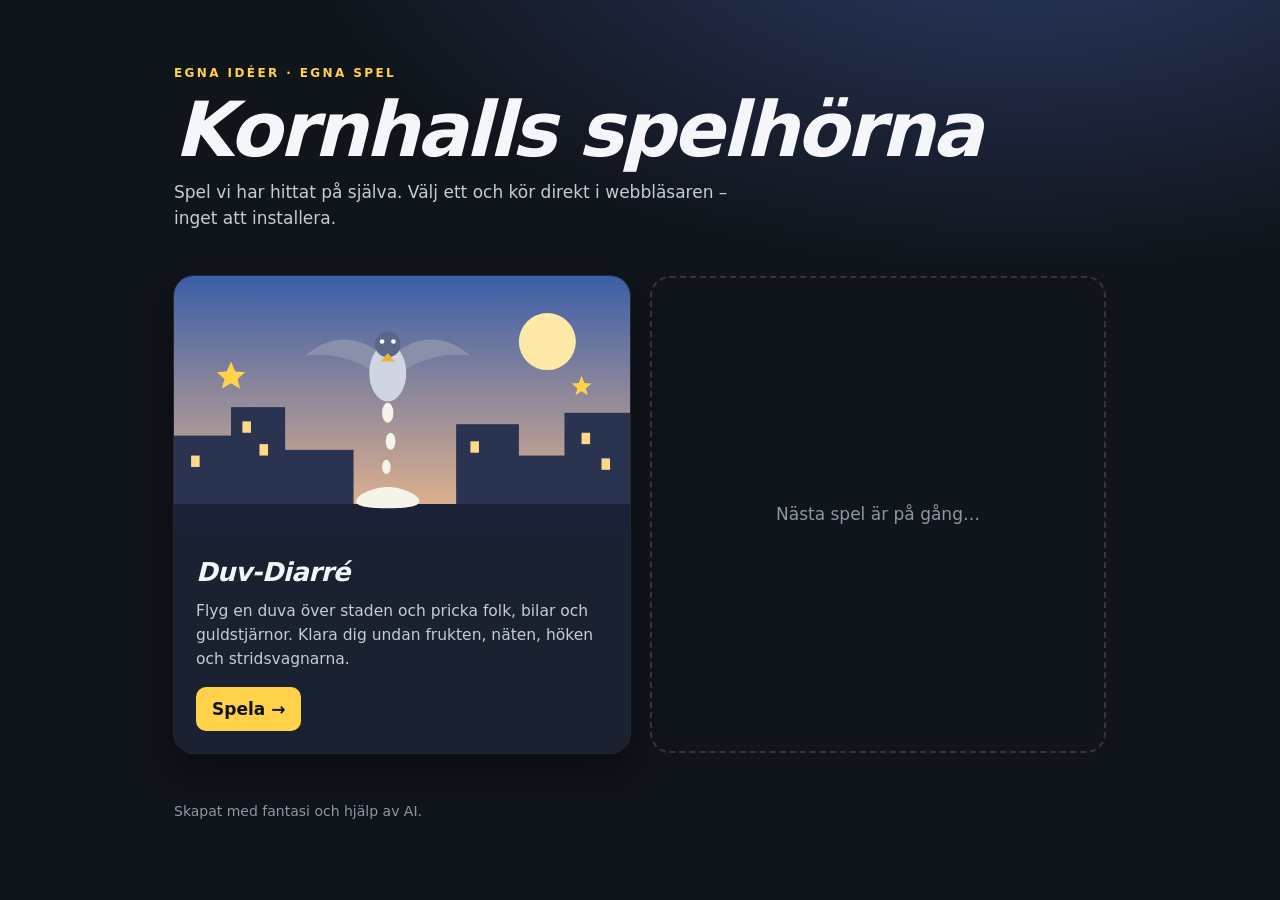
==== index.html @ 073aeee7 "Duv-Diarré: köande trafik, ingen mat, fasta träd, tufsigare duva, ny hök, nät som vetter mot duvan -" ====
<!doctype html>
<html lang="sv">
<head>
  <meta charset="utf-8">
  <meta name="viewport" content="width=device-width, initial-scale=1">
  <meta name="theme-color" content="#10141b">
  <title>Kornhalls spelhörna</title>
  <link rel="icon" type="image/svg+xml" href="./favicon.svg">
  <style>
    * { box-sizing: border-box; }
    body { margin: 0; min-height: 100vh; background: radial-gradient(1200px 600px at 80% -10%, #2b3a63 0%, transparent 60%), #10141b; color: #f4f6fa; font: 17px/1.55 system-ui, -apple-system, "Segoe UI", Roboto, sans-serif; }
    main { width: min(980px, 100%); margin: auto; padding: 64px 24px 40px; }
    .label { color: #ffd24a; font-size: 12px; font-weight: 800; letter-spacing: .2em; text-transform: uppercase; }
    h1 { margin: 10px 0 12px; font-size: clamp(42px, 8vw, 76px); font-weight: 900; font-style: italic; line-height: .98; letter-spacing: -.035em; }
    .intro { max-width: 34em; margin: 0 0 44px; color: #c4ccd8; }
    #games { display: grid; grid-template-columns: repeat(auto-fit, minmax(min(100%, 300px), 1fr)); gap: 20px; }
    .card { display: flex; flex-direction: column; overflow: hidden; border-radius: 20px; background: #1a2130; box-shadow: 0 0 0 1px #ffffff1a, 0 18px 40px #0006; color: inherit; text-decoration: none; transition: transform .15s, box-shadow .15s; }
    a.card:hover { transform: translateY(-4px); box-shadow: 0 0 0 2px #ffd24a, 0 24px 50px #0008; }
    a.card:focus-visible { outline: 3px solid #ffd24a; outline-offset: 4px; }
    .art { display: block; width: 100%; aspect-ratio: 16 / 9; }
    .body { padding: 20px 22px 22px; }
    h2 { margin: 0 0 6px; font-size: 26px; font-weight: 900; font-style: italic; letter-spacing: -.02em; }
    .card p { margin: 0; color: #c4ccd8; font-size: 15.5px; }
    .play { display: inline-block; margin-top: 16px; padding: 9px 16px; border-radius: 10px; background: #ffd24a; color: #10141b; font-weight: 900; }
    .soon { display: grid; place-items: center; min-height: 220px; border: 2px dashed #ffffff26; border-radius: 20px; color: #8d97a5; text-align: center; padding: 24px; }
    footer { margin-top: 48px; color: #8d97a5; font-size: 14px; }
  </style>
</head>
<body>
  <main>
    <div class="label">Egna idéer · egna spel</div>
    <h1>Kornhalls spelhörna</h1>
    <p class="intro">Spel vi har hittat på själva. Välj ett och kör direkt i webbläsaren – inget att installera.</p>
    <section id="games" aria-label="Alla spel"></section>
    <footer>Skapat med fantasi och hjälp av AI.</footer>
  </main>
  <script>
    // Lägg nya spel i egna mappar och lägg till dem här. "art" är en liten SVG-bild till kortet.
    const games = [
      { title: 'Duv-Diarré', url: './fagelbajs/',
        description: 'Flyg en duva över staden och pricka folk, bilar och guldstjärnor. Klara dig undan frukten, näten, höken och stridsvagnarna.',
        art: `<svg class="art" viewBox="0 0 320 180" xmlns="http://www.w3.org/2000/svg">
          <defs><linearGradient id="sky" x1="0" y1="0" x2="0" y2="1"><stop offset="0" stop-color="#3b5ea8"/><stop offset="1" stop-color="#f0b98a"/></linearGradient></defs>
          <rect width="320" height="180" fill="url(#sky)"/>
          <circle cx="262" cy="46" r="20" fill="#ffe9a8"/>
          <g fill="#2a3350"><rect x="0" y="112" width="46" height="68"/><rect x="40" y="92" width="38" height="88"/><rect x="74" y="122" width="52" height="58"/><rect x="198" y="104" width="44" height="76"/><rect x="238" y="126" width="40" height="54"/><rect x="274" y="96" width="46" height="84"/></g>
          <g fill="#ffd98a"><rect x="48" y="102" width="6" height="8"/><rect x="60" y="118" width="6" height="8"/><rect x="208" y="116" width="6" height="8"/><rect x="286" y="110" width="6" height="8"/><rect x="300" y="128" width="6" height="8"/><rect x="12" y="126" width="6" height="8"/></g>
          <rect x="0" y="160" width="320" height="20" fill="#1b2136"/>
          <g transform="translate(150 62)">
            <path d="M-58 -6 Q-30 -30 0 -4 Q30 -30 58 -6 Q30 -10 6 8 L-6 8 Q-30 -10 -58 -6Z" fill="#8792aa"/>
            <ellipse cx="0" cy="6" rx="13" ry="20" fill="#cfd6e2"/><circle cx="0" cy="-14" r="9" fill="#5b6788"/>
            <path d="M0 -8 l5 6 h-10z" fill="#e8b830"/><circle cx="-4" cy="-16" r="1.6" fill="#fff"/><circle cx="4" cy="-16" r="1.6" fill="#fff"/>
          </g>
          <g fill="#f6f3e8"><ellipse cx="150" cy="96" rx="4" ry="7"/><ellipse cx="152" cy="116" rx="3.4" ry="6"/><ellipse cx="149" cy="134" rx="3" ry="5"/>
            <path d="M150 148c8 0 20 4 22 9s-10 6-22 6-24-1-22-6 14-9 22-9z"/></g>
          <g fill="#ffd24a"><path d="M40 60l3 7 7 .6-5.4 4.6 1.8 7-6.4-4-6.4 4 1.8-7L30 67.600l7-.6z"/><path d="M286 70l2 5 5 .4-4 3.300 1.300 5-4.300-2.800-4.300 2.800 1.300-5-4-3.300 5-.4z"/></g>
        </svg>` }
    ];
    const list = document.querySelector('#games');
    for (const game of games) {
      const card = document.createElement('a');
      card.className = 'card';
      card.href = game.url;
      card.innerHTML = game.art;
      const body = document.createElement('div');
      body.className = 'body';
      const title = document.createElement('h2');
      title.textContent = game.title;
      const description = document.createElement('p');
      description.textContent = game.description;
      const play = document.createElement('span');
      play.className = 'play';
      play.textContent = 'Spela →';
      body.append(title, description, play);
      card.append(body);
      list.append(card);
    }
    const soon = document.createElement('div');
    soon.className = 'soon';
    soon.textContent = 'Nästa spel är på gång…';
    list.append(soon);
  </script>
</body>
</html>
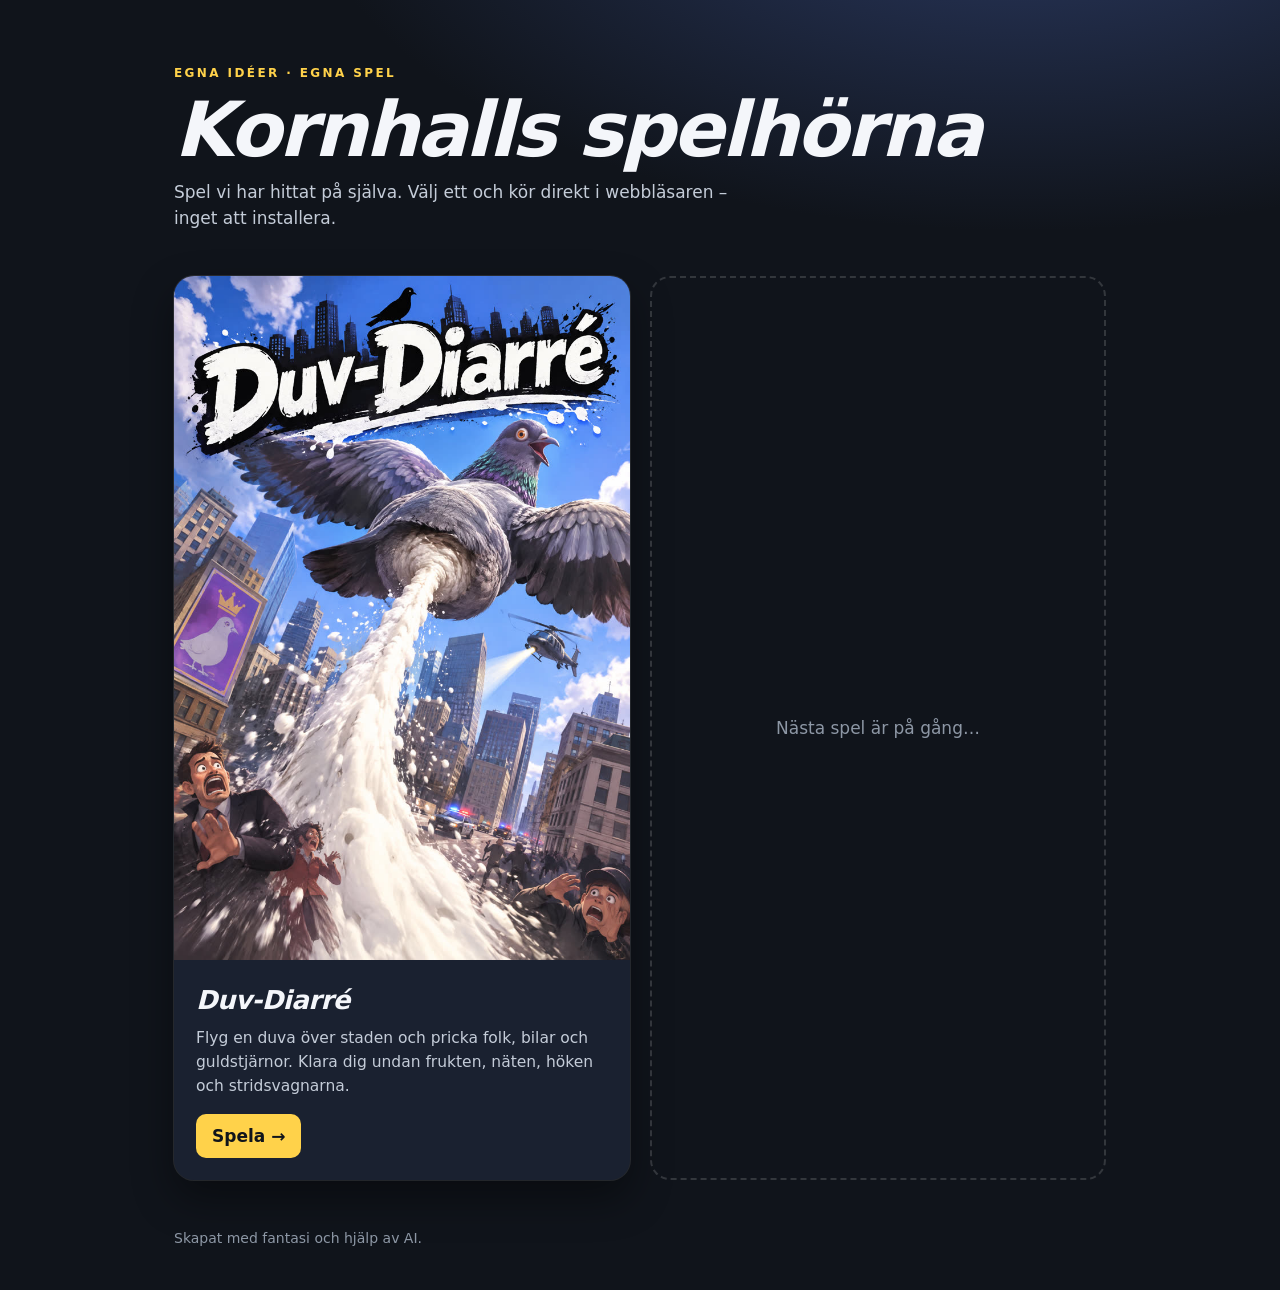
==== commit 9eb8b861: "Affisch på startsidan, nya splatt-, kanon- och träffljud, fjädrar som singlar ner som löv Co-Authore" ====
--- a/index.html
+++ b/index.html
@@ -18,6 +18,7 @@
     a.card:hover { transform: translateY(-4px); box-shadow: 0 0 0 2px #ffd24a, 0 24px 50px #0008; }
     a.card:focus-visible { outline: 3px solid #ffd24a; outline-offset: 4px; }
     .art { display: block; width: 100%; aspect-ratio: 16 / 9; }
+    .art.poster { aspect-ratio: 2 / 3; object-fit: cover; object-position: top; }
     .body { padding: 20px 22px 22px; }
     h2 { margin: 0 0 6px; font-size: 26px; font-weight: 900; font-style: italic; letter-spacing: -.02em; }
     .card p { margin: 0; color: #c4ccd8; font-size: 15.5px; }
@@ -35,33 +36,22 @@
     <footer>Skapat med fantasi och hjälp av AI.</footer>
   </main>
   <script>
-    // Lägg nya spel i egna mappar och lägg till dem här. "art" är en liten SVG-bild till kortet.
+    // Lägg nya spel i egna mappar och lägg till dem här. "poster" är en bild till kortet, "art" en liten SVG om bild saknas.
     const games = [
       { title: 'Duv-Diarré', url: './fagelbajs/',
         description: 'Flyg en duva över staden och pricka folk, bilar och guldstjärnor. Klara dig undan frukten, näten, höken och stridsvagnarna.',
-        art: `<svg class="art" viewBox="0 0 320 180" xmlns="http://www.w3.org/2000/svg">
-          <defs><linearGradient id="sky" x1="0" y1="0" x2="0" y2="1"><stop offset="0" stop-color="#3b5ea8"/><stop offset="1" stop-color="#f0b98a"/></linearGradient></defs>
-          <rect width="320" height="180" fill="url(#sky)"/>
-          <circle cx="262" cy="46" r="20" fill="#ffe9a8"/>
-          <g fill="#2a3350"><rect x="0" y="112" width="46" height="68"/><rect x="40" y="92" width="38" height="88"/><rect x="74" y="122" width="52" height="58"/><rect x="198" y="104" width="44" height="76"/><rect x="238" y="126" width="40" height="54"/><rect x="274" y="96" width="46" height="84"/></g>
-          <g fill="#ffd98a"><rect x="48" y="102" width="6" height="8"/><rect x="60" y="118" width="6" height="8"/><rect x="208" y="116" width="6" height="8"/><rect x="286" y="110" width="6" height="8"/><rect x="300" y="128" width="6" height="8"/><rect x="12" y="126" width="6" height="8"/></g>
-          <rect x="0" y="160" width="320" height="20" fill="#1b2136"/>
-          <g transform="translate(150 62)">
-            <path d="M-58 -6 Q-30 -30 0 -4 Q30 -30 58 -6 Q30 -10 6 8 L-6 8 Q-30 -10 -58 -6Z" fill="#8792aa"/>
-            <ellipse cx="0" cy="6" rx="13" ry="20" fill="#cfd6e2"/><circle cx="0" cy="-14" r="9" fill="#5b6788"/>
-            <path d="M0 -8 l5 6 h-10z" fill="#e8b830"/><circle cx="-4" cy="-16" r="1.6" fill="#fff"/><circle cx="4" cy="-16" r="1.6" fill="#fff"/>
-          </g>
-          <g fill="#f6f3e8"><ellipse cx="150" cy="96" rx="4" ry="7"/><ellipse cx="152" cy="116" rx="3.4" ry="6"/><ellipse cx="149" cy="134" rx="3" ry="5"/>
-            <path d="M150 148c8 0 20 4 22 9s-10 6-22 6-24-1-22-6 14-9 22-9z"/></g>
-          <g fill="#ffd24a"><path d="M40 60l3 7 7 .6-5.4 4.6 1.8 7-6.4-4-6.4 4 1.8-7L30 67.600l7-.6z"/><path d="M286 70l2 5 5 .4-4 3.300 1.300 5-4.300-2.800-4.300 2.800 1.300-5-4-3.300 5-.4z"/></g>
-        </svg>` }
+        poster: './fagelbajs/poster.jpg' }
     ];
     const list = document.querySelector('#games');
     for (const game of games) {
       const card = document.createElement('a');
       card.className = 'card';
       card.href = game.url;
-      card.innerHTML = game.art;
+      if (game.poster) {
+        const img = document.createElement('img');
+        img.className = 'art poster'; img.src = game.poster; img.alt = game.title + ' – affisch'; img.loading = 'lazy';
+        card.append(img);
+      } else card.innerHTML = game.art;
       const body = document.createElement('div');
       body.className = 'body';
       const title = document.createElement('h2');
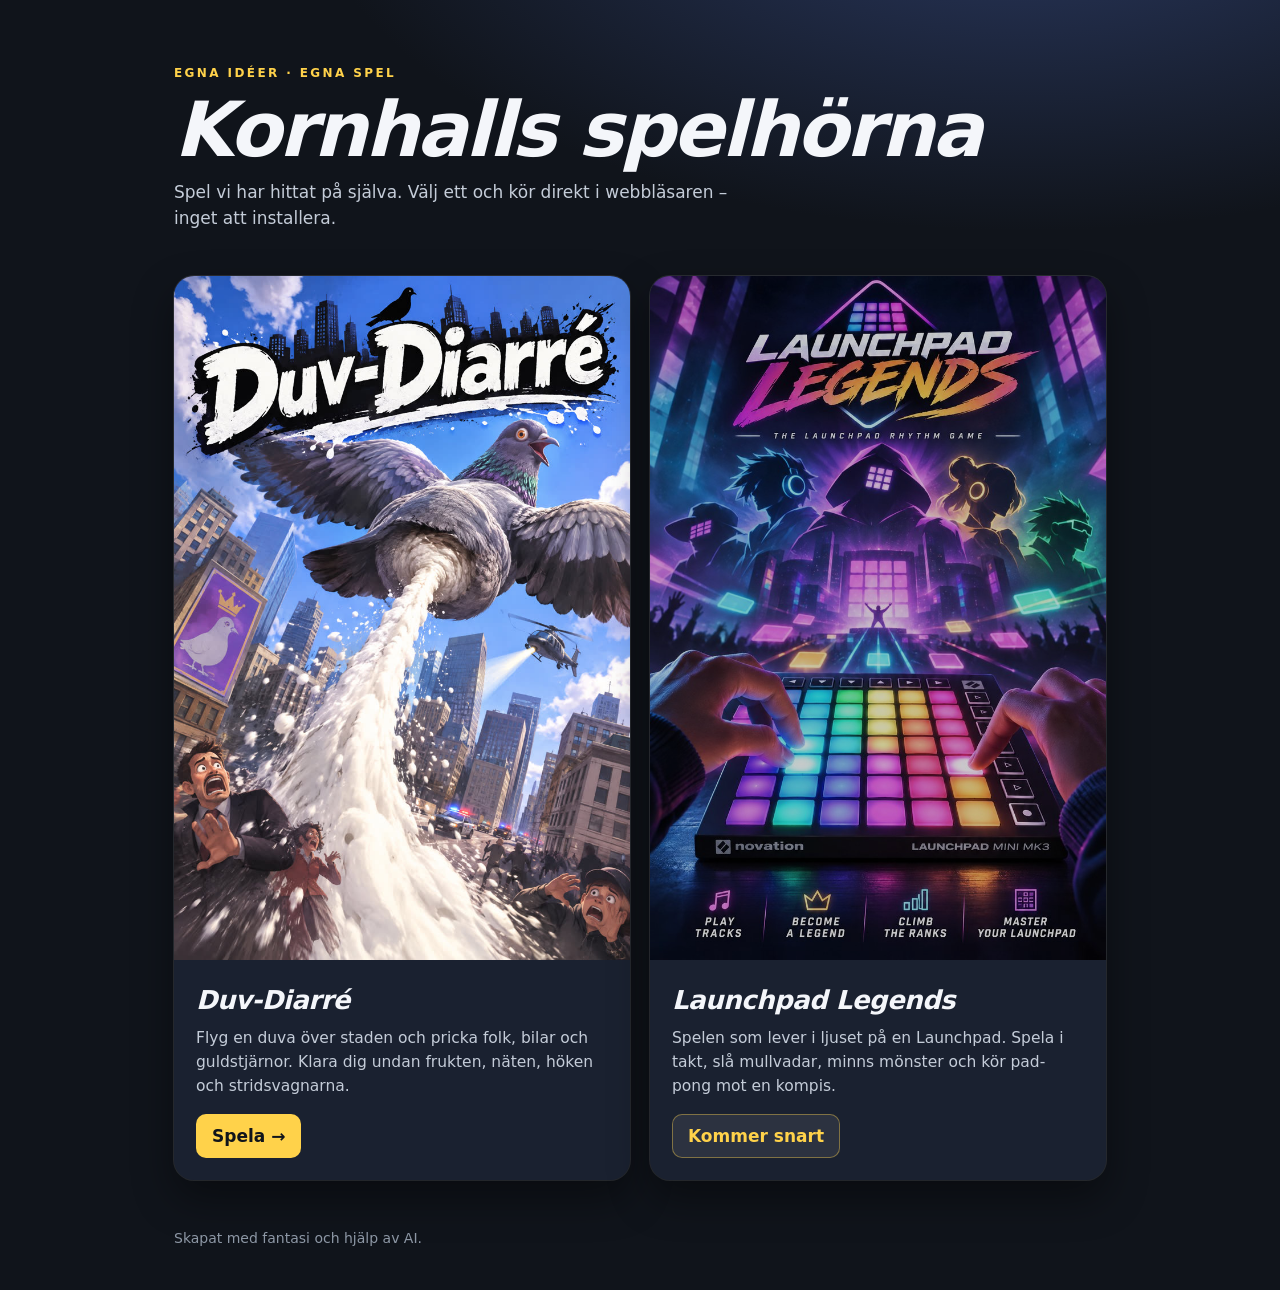
==== commit bf5d93f4: "Launchpad Legends: nytt spel för Launchpad Mini MK3 (kommer snart) Menyn på plattan med fyra småspel" ====
--- a/index.html
+++ b/index.html
@@ -23,6 +23,9 @@
     h2 { margin: 0 0 6px; font-size: 26px; font-weight: 900; font-style: italic; letter-spacing: -.02em; }
     .card p { margin: 0; color: #c4ccd8; font-size: 15.5px; }
     .play { display: inline-block; margin-top: 16px; padding: 9px 16px; border-radius: 10px; background: #ffd24a; color: #10141b; font-weight: 900; }
+    .card.later { cursor: default; }
+    .card.later .art { filter: saturate(.85) brightness(.8); }
+    .badge { display: inline-block; margin-top: 16px; padding: 9px 16px; border-radius: 10px; background: #ffffff14; color: #ffd24a; font-weight: 900; box-shadow: inset 0 0 0 1px #ffd24a66; }
     .soon { display: grid; place-items: center; min-height: 220px; border: 2px dashed #ffffff26; border-radius: 20px; color: #8d97a5; text-align: center; padding: 24px; }
     footer { margin-top: 48px; color: #8d97a5; font-size: 14px; }
   </style>
@@ -37,16 +40,22 @@
   </main>
   <script>
     // Lägg nya spel i egna mappar och lägg till dem här. "poster" är en bild till kortet, "art" en liten SVG om bild saknas.
+    // "soon: true" visar kortet som Kommer snart och går inte att klicka på. Med ?test=1 i adressen går det ändå att öppna.
+    const testing = new URLSearchParams(location.search).has('test');
     const games = [
       { title: 'Duv-Diarré', url: './fagelbajs/',
         description: 'Flyg en duva över staden och pricka folk, bilar och guldstjärnor. Klara dig undan frukten, näten, höken och stridsvagnarna.',
-        poster: './fagelbajs/poster.jpg' }
+        poster: './fagelbajs/poster.jpg' },
+      { title: 'Launchpad Legends', url: './launchpad/', soon: true,
+        description: 'Spelen som lever i ljuset på en Launchpad. Spela i takt, slå mullvadar, minns mönster och kör pad-pong mot en kompis.',
+        poster: './launchpad/poster.jpg' }
     ];
     const list = document.querySelector('#games');
     for (const game of games) {
-      const card = document.createElement('a');
-      card.className = 'card';
-      card.href = game.url;
+      const locked = game.soon && !testing;
+      const card = document.createElement(locked ? 'div' : 'a');
+      card.className = locked ? 'card later' : 'card';
+      if (!locked) card.href = game.url;
       if (game.poster) {
         const img = document.createElement('img');
         img.className = 'art poster'; img.src = game.poster; img.alt = game.title + ' – affisch'; img.loading = 'lazy';
@@ -59,16 +68,12 @@
       const description = document.createElement('p');
       description.textContent = game.description;
       const play = document.createElement('span');
-      play.className = 'play';
-      play.textContent = 'Spela →';
+      play.className = locked ? 'badge' : 'play';
+      play.textContent = locked ? 'Kommer snart' : game.soon ? 'Testa (dold) →' : 'Spela →';
       body.append(title, description, play);
       card.append(body);
       list.append(card);
     }
-    const soon = document.createElement('div');
-    soon.className = 'soon';
-    soon.textContent = 'Nästa spel är på gång…';
-    list.append(soon);
   </script>
 </body>
 </html>
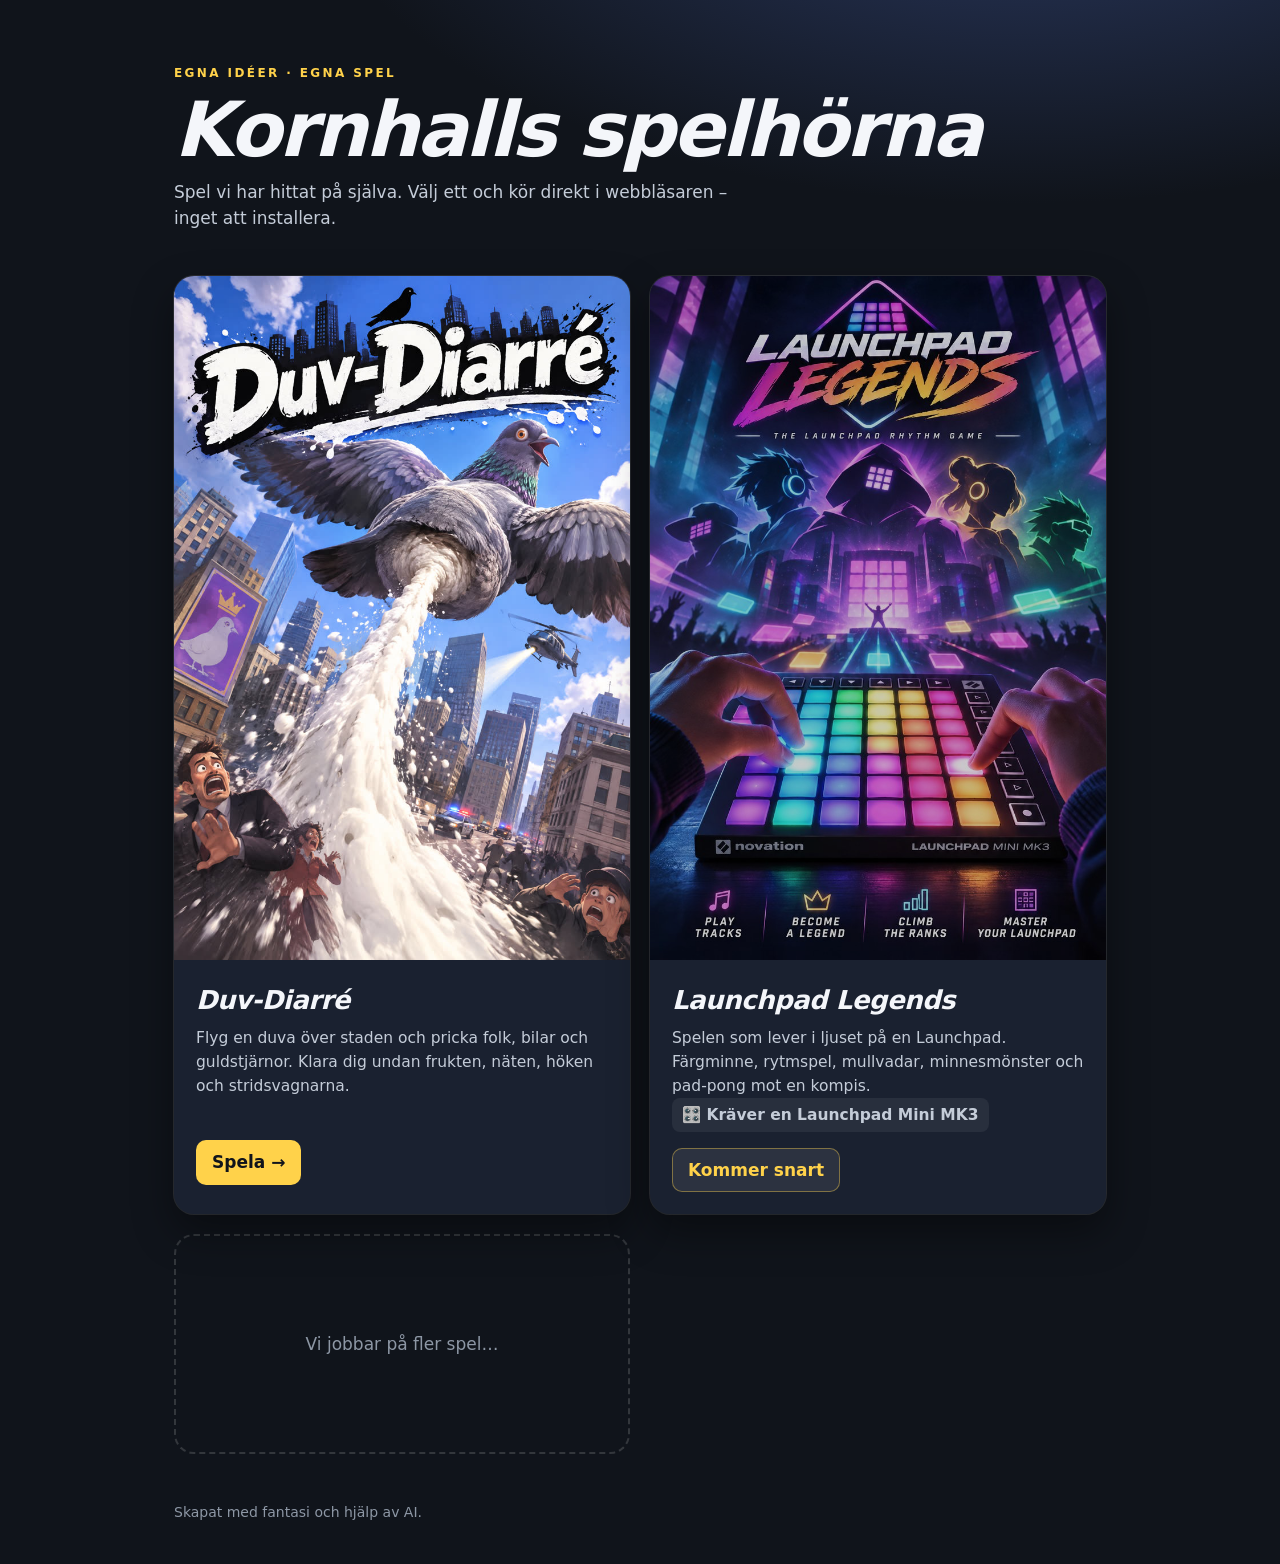
==== commit bc3ef9d7: "Launchpad Legends: Färgminne, ny meny, Mullvad-intro; startsidan: kräver Launchpad, fler spel på gån" ====
--- a/index.html
+++ b/index.html
@@ -26,6 +26,9 @@
     .card.later { cursor: default; }
     .card.later .art { filter: saturate(.85) brightness(.8); }
     .badge { display: inline-block; margin-top: 16px; padding: 9px 16px; border-radius: 10px; background: #ffffff14; color: #ffd24a; font-weight: 900; box-shadow: inset 0 0 0 1px #ffd24a66; }
+    .card { position: relative; }
+    .new { position: absolute; top: 14px; right: 14px; padding: 6px 12px; border-radius: 999px; background: linear-gradient(90deg, #ff3dc8, #ff9b3d); color: #10141b; font-size: 13px; font-weight: 900; letter-spacing: .1em; text-transform: uppercase; box-shadow: 0 6px 18px #0008; transform: rotate(4deg); }
+    .note { display: inline-flex; align-items: center; gap: 6px; margin: 10px 0 0; padding: 5px 10px; border-radius: 8px; background: #ffffff10; color: #f4f6fa; font-size: 13.5px; font-weight: 700; }
     .soon { display: grid; place-items: center; min-height: 220px; border: 2px dashed #ffffff26; border-radius: 20px; color: #8d97a5; text-align: center; padding: 24px; }
     footer { margin-top: 48px; color: #8d97a5; font-size: 14px; }
   </style>
@@ -47,7 +50,8 @@
         description: 'Flyg en duva över staden och pricka folk, bilar och guldstjärnor. Klara dig undan frukten, näten, höken och stridsvagnarna.',
         poster: './fagelbajs/poster.jpg' },
       { title: 'Launchpad Legends', url: './launchpad/', soon: true,
-        description: 'Spelen som lever i ljuset på en Launchpad. Spela i takt, slå mullvadar, minns mönster och kör pad-pong mot en kompis.',
+        note: 'Kräver en Launchpad Mini MK3',
+        description: 'Spelen som lever i ljuset på en Launchpad. Färgminne, rytmspel, mullvadar, minnesmönster och pad-pong mot en kompis.',
         poster: './launchpad/poster.jpg' }
     ];
     const list = document.querySelector('#games');
@@ -70,10 +74,27 @@
       const play = document.createElement('span');
       play.className = locked ? 'badge' : 'play';
       play.textContent = locked ? 'Kommer snart' : game.soon ? 'Testa (dold) →' : 'Spela →';
-      body.append(title, description, play);
+      body.append(title, description);
+      if (game.note) {
+        const note = document.createElement('p');
+        note.className = 'note';
+        note.textContent = '🎛️ ' + game.note;
+        body.append(note);
+      }
+      body.append(document.createElement('br'), play);
+      if (game.isNew) {
+        const badge = document.createElement('span');
+        badge.className = 'new';
+        badge.textContent = 'Nytt';
+        card.append(badge);
+      }
       card.append(body);
       list.append(card);
     }
+    const soon = document.createElement('div');
+    soon.className = 'soon';
+    soon.textContent = 'Vi jobbar på fler spel…';
+    list.append(soon);
   </script>
 </body>
 </html>
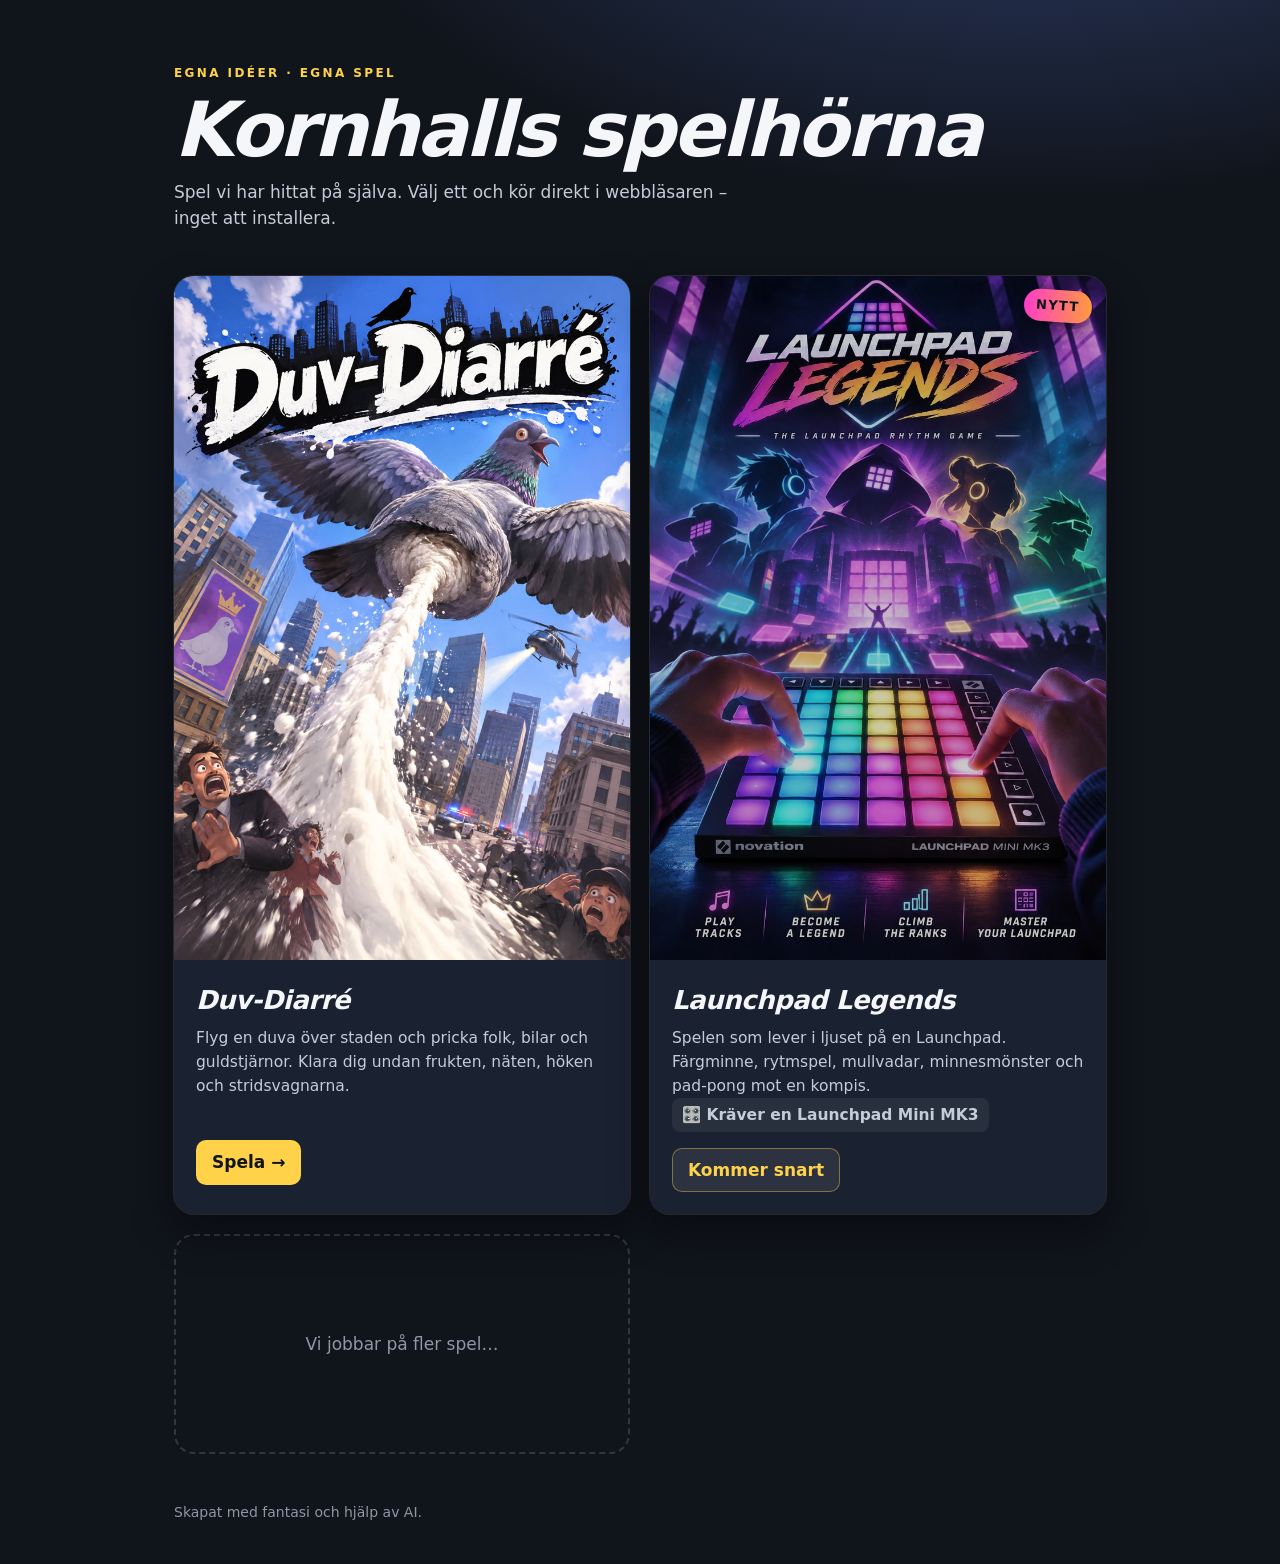
==== commit 045f523b: "Launchpad Legends: regnbågsmeny, Takt som Guitar Hero, snabbare Färgminne - Startsidan: NYTT-etikett" ====
--- a/index.html
+++ b/index.html
@@ -43,13 +43,13 @@
   </main>
   <script>
     // Lägg nya spel i egna mappar och lägg till dem här. "poster" är en bild till kortet, "art" en liten SVG om bild saknas.
-    // "soon: true" visar kortet som Kommer snart och går inte att klicka på. Med ?test=1 i adressen går det ändå att öppna.
+    // "isNew: true" sätter en NYTT-etikett på kortet. "soon: true" visar kortet som Kommer snart och går inte att klicka på. Med ?test=1 i adressen går det ändå att öppna.
     const testing = new URLSearchParams(location.search).has('test');
     const games = [
       { title: 'Duv-Diarré', url: './fagelbajs/',
         description: 'Flyg en duva över staden och pricka folk, bilar och guldstjärnor. Klara dig undan frukten, näten, höken och stridsvagnarna.',
         poster: './fagelbajs/poster.jpg' },
-      { title: 'Launchpad Legends', url: './launchpad/', soon: true,
+      { title: 'Launchpad Legends', url: './launchpad/', soon: true, isNew: true,
         note: 'Kräver en Launchpad Mini MK3',
         description: 'Spelen som lever i ljuset på en Launchpad. Färgminne, rytmspel, mullvadar, minnesmönster och pad-pong mot en kompis.',
         poster: './launchpad/poster.jpg' }
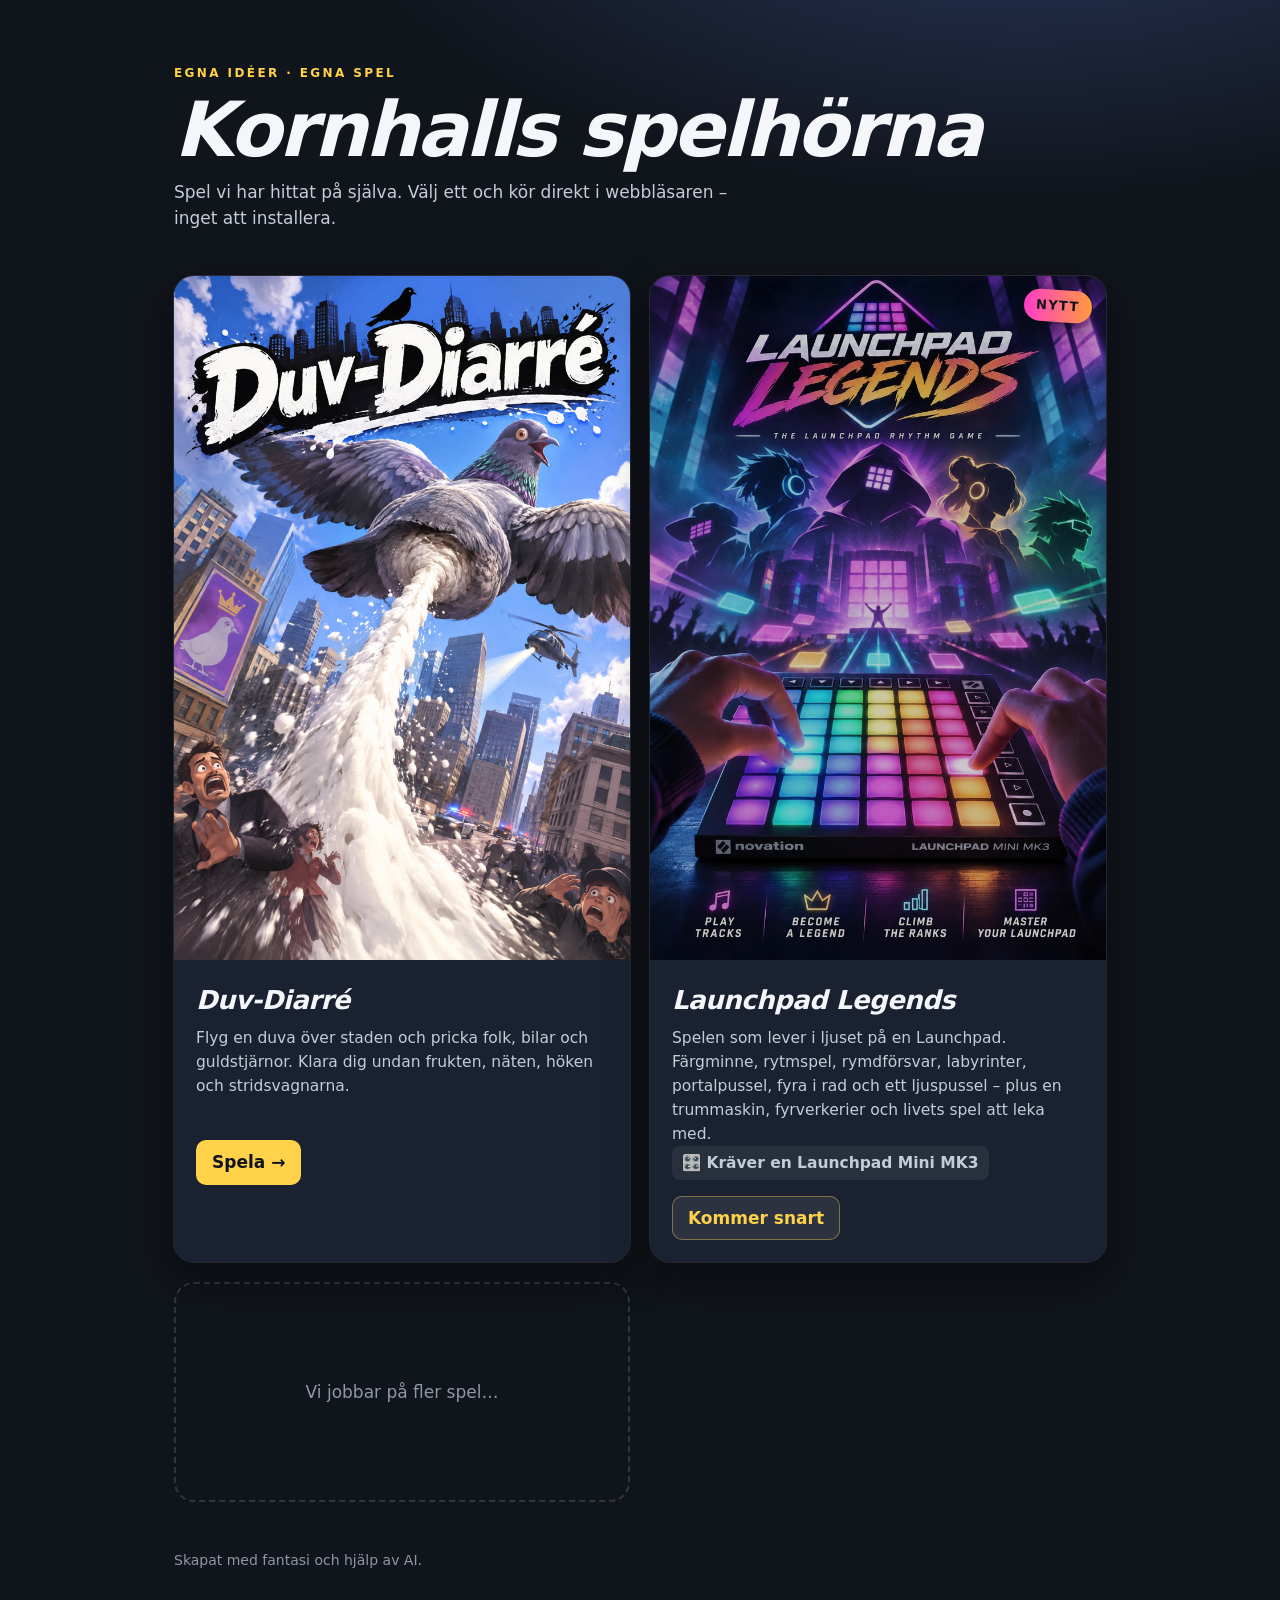
==== commit 4943d5ac: "Launchpad: Portal-banor, Fyra i rad, Släck allt, Trummaskin, Fyrverkeriet och Livet Portalhopp får 8" ====
--- a/index.html
+++ b/index.html
@@ -51,7 +51,7 @@
         poster: './fagelbajs/poster.jpg' },
       { title: 'Launchpad Legends', url: './launchpad/', soon: true, isNew: true,
         note: 'Kräver en Launchpad Mini MK3',
-        description: 'Spelen som lever i ljuset på en Launchpad. Färgminne, rytmspel, mullvadar, minnesmönster och pad-pong mot en kompis.',
+        description: 'Spelen som lever i ljuset på en Launchpad. Färgminne, rytmspel, rymdförsvar, labyrinter, portalpussel, fyra i rad och ett ljuspussel – plus en trummaskin, fyrverkerier och livets spel att leka med.',
         poster: './launchpad/poster.jpg' }
     ];
     const list = document.querySelector('#games');
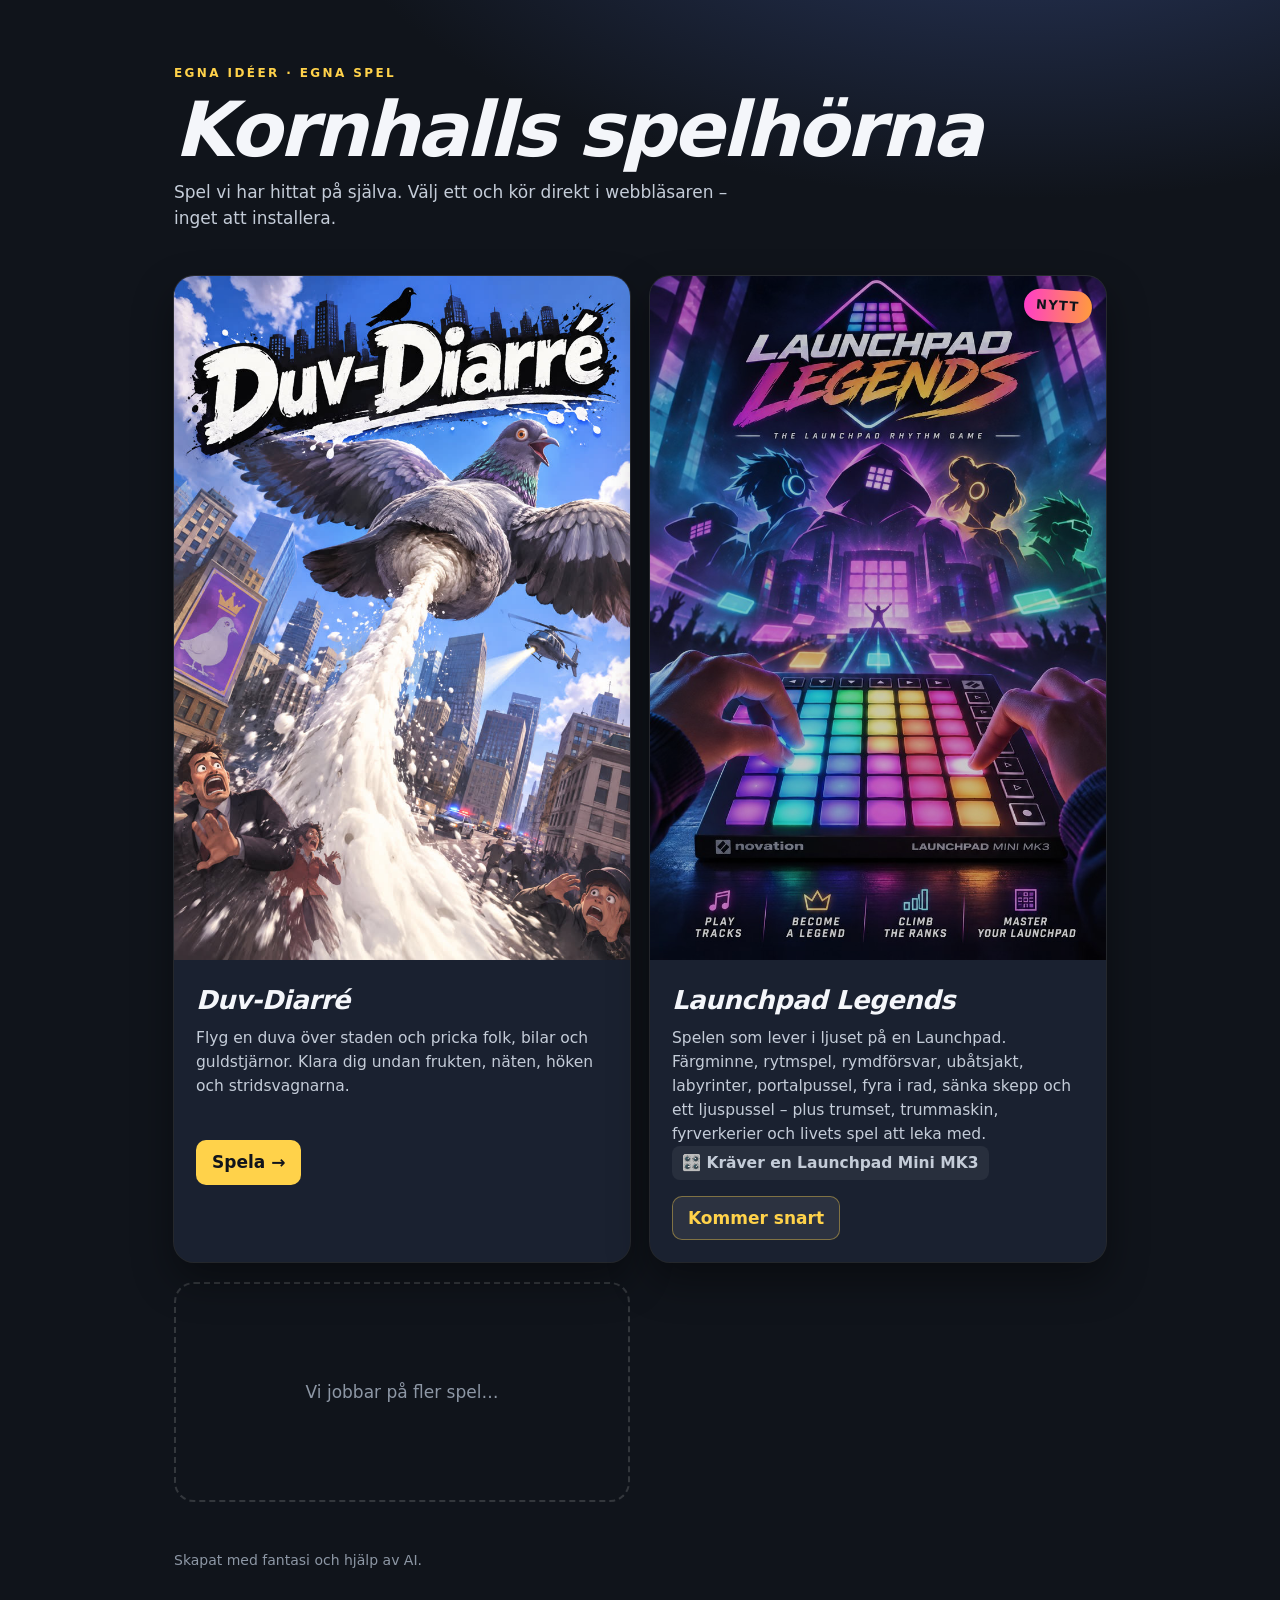
==== commit d375f715: "Launchpad: Sänka skepp, Sjunkbomb, Trumset och ny låt i Takt - Takt spelar nu "I bergakungens sal" (" ====
--- a/index.html
+++ b/index.html
@@ -51,7 +51,7 @@
         poster: './fagelbajs/poster.jpg' },
       { title: 'Launchpad Legends', url: './launchpad/', soon: true, isNew: true,
         note: 'Kräver en Launchpad Mini MK3',
-        description: 'Spelen som lever i ljuset på en Launchpad. Färgminne, rytmspel, rymdförsvar, labyrinter, portalpussel, fyra i rad och ett ljuspussel – plus en trummaskin, fyrverkerier och livets spel att leka med.',
+        description: 'Spelen som lever i ljuset på en Launchpad. Färgminne, rytmspel, rymdförsvar, ubåtsjakt, labyrinter, portalpussel, fyra i rad, sänka skepp och ett ljuspussel – plus trumset, trummaskin, fyrverkerier och livets spel att leka med.',
         poster: './launchpad/poster.jpg' }
     ];
     const list = document.querySelector('#games');
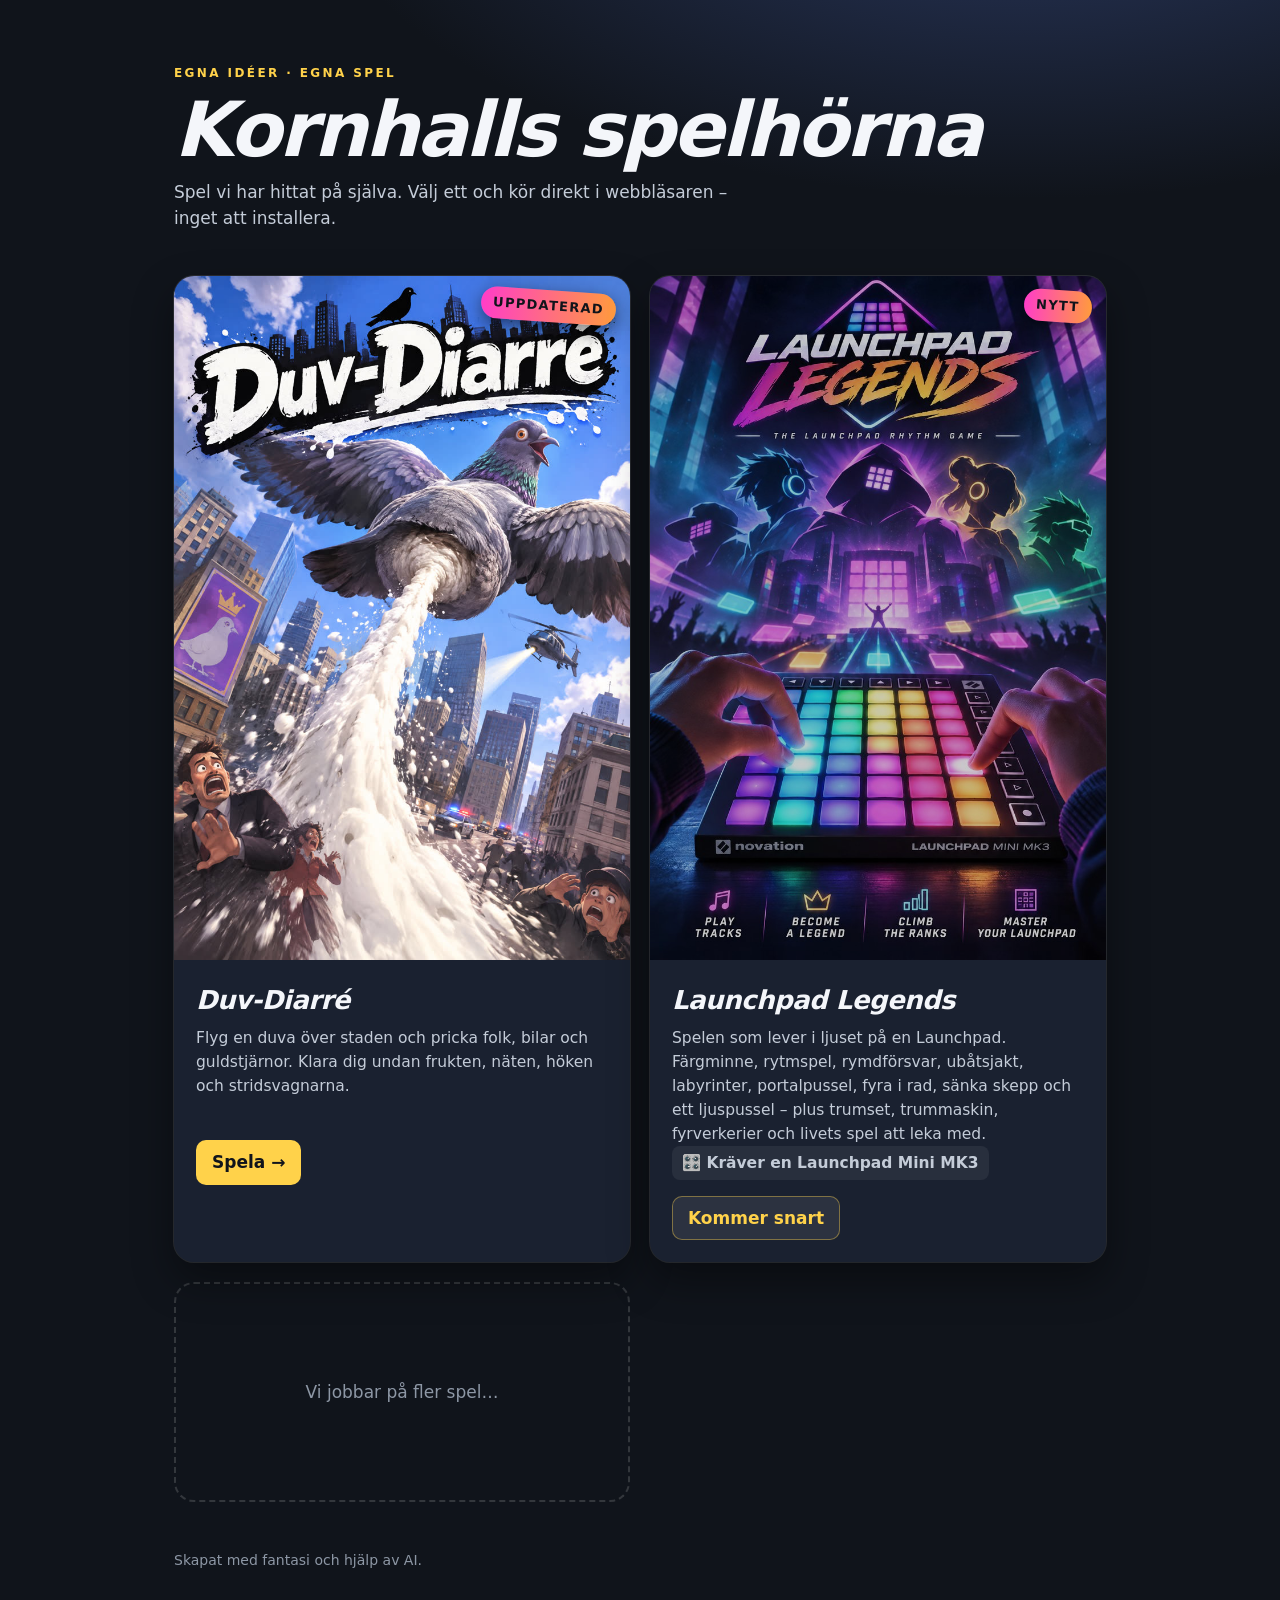
==== commit e36d7312: "Originalkameran bakom duvan tillbaka, Uppdaterad-etikett på Duv-Diarré på startsidan Co-Authored-By:" ====
--- a/index.html
+++ b/index.html
@@ -43,12 +43,12 @@
   </main>
   <script>
     // Lägg nya spel i egna mappar och lägg till dem här. "poster" är en bild till kortet, "art" en liten SVG om bild saknas.
-    // "isNew: true" sätter en NYTT-etikett på kortet. "soon: true" visar kortet som Kommer snart och går inte att klicka på. Med ?test=1 i adressen går det ändå att öppna.
+    // "isNew: true" sätter en NYTT-etikett på kortet, "updated: true" en UPPDATERAD-etikett. "soon: true" visar kortet som Kommer snart och går inte att klicka på. Med ?test=1 i adressen går det ändå att öppna.
     const testing = new URLSearchParams(location.search).has('test');
     const games = [
       { title: 'Duv-Diarré', url: './fagelbajs/',
         description: 'Flyg en duva över staden och pricka folk, bilar och guldstjärnor. Klara dig undan frukten, näten, höken och stridsvagnarna.',
-        poster: './fagelbajs/poster.jpg' },
+        poster: './fagelbajs/poster.jpg', updated: true },
       { title: 'Launchpad Legends', url: './launchpad/', soon: true, isNew: true,
         note: 'Kräver en Launchpad Mini MK3',
         description: 'Spelen som lever i ljuset på en Launchpad. Färgminne, rytmspel, rymdförsvar, ubåtsjakt, labyrinter, portalpussel, fyra i rad, sänka skepp och ett ljuspussel – plus trumset, trummaskin, fyrverkerier och livets spel att leka med.',
@@ -82,6 +82,12 @@
         body.append(note);
       }
       body.append(document.createElement('br'), play);
+      if (game.updated && !game.isNew) {
+        const badge = document.createElement('span');
+        badge.className = 'new';
+        badge.textContent = 'Uppdaterad';
+        card.append(badge);
+      }
       if (game.isNew) {
         const badge = document.createElement('span');
         badge.className = 'new';
